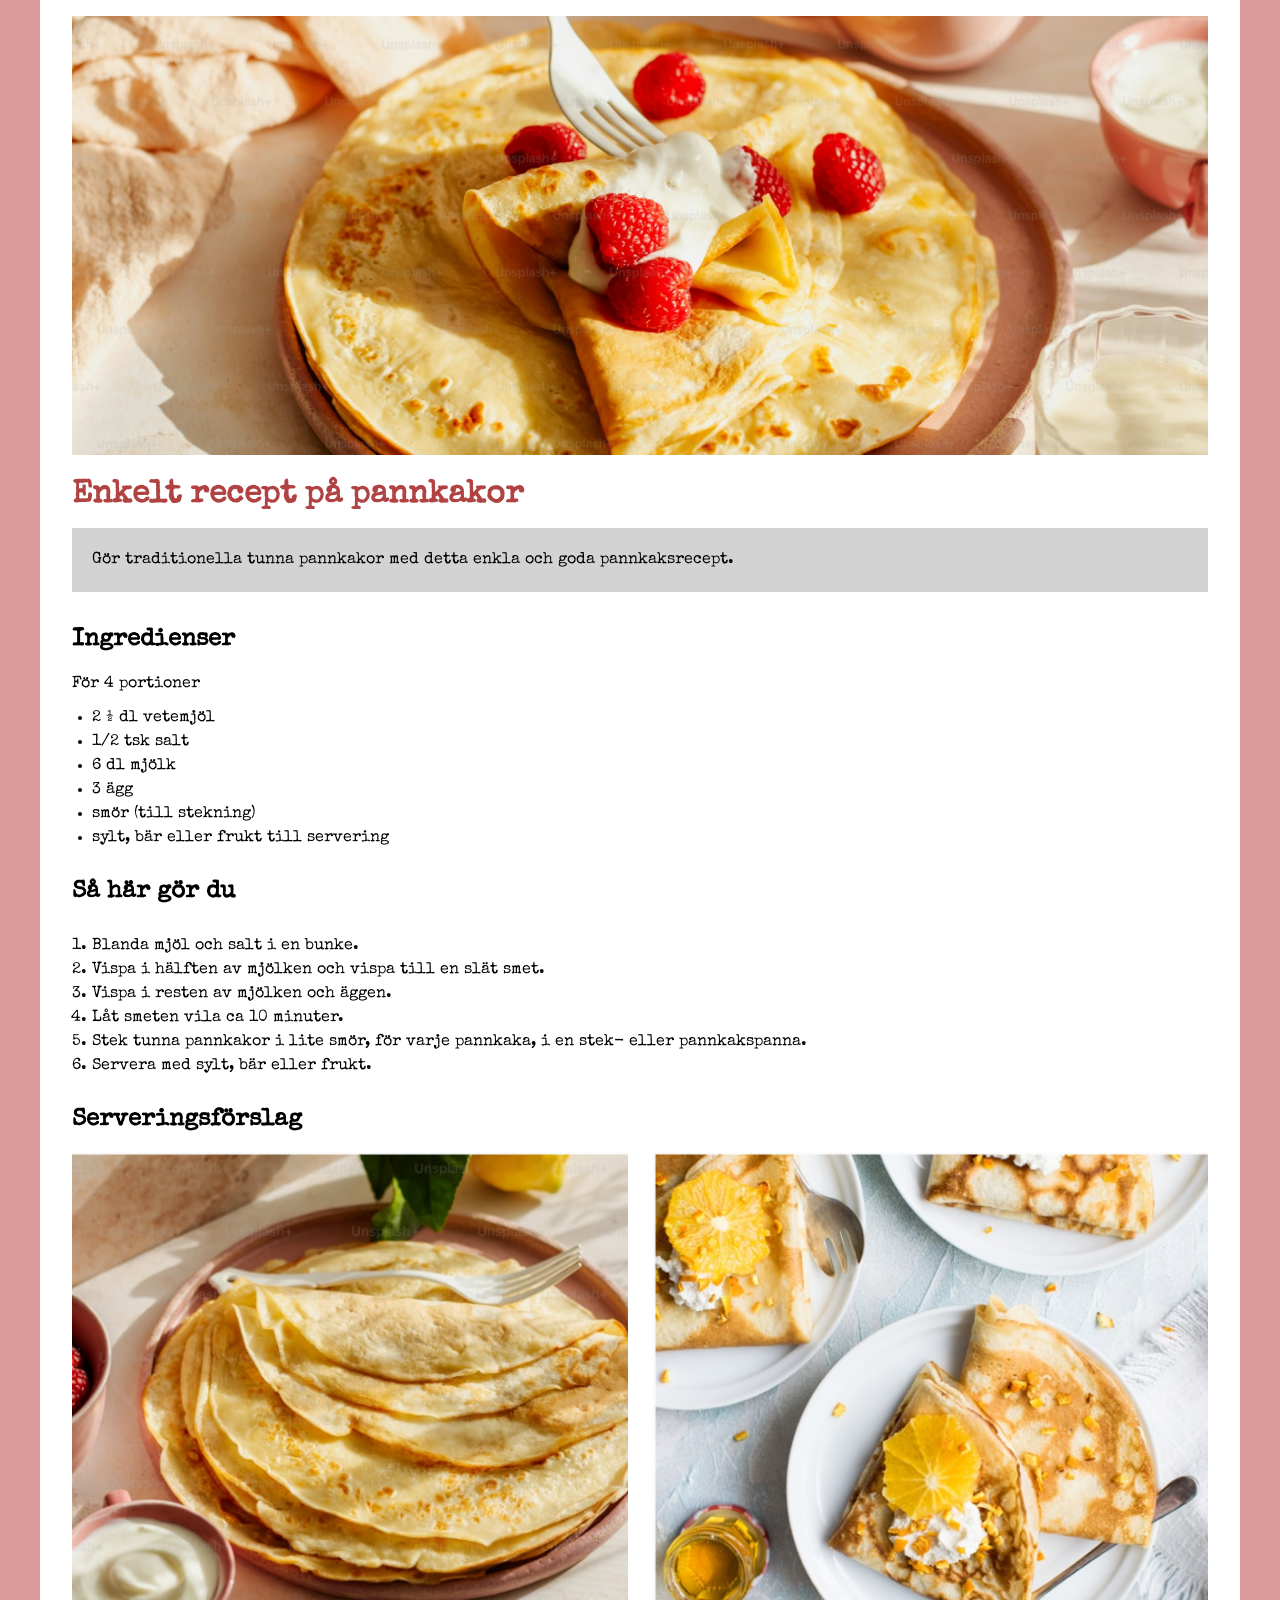
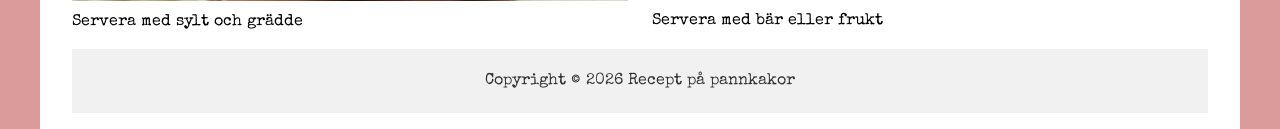
==== index.html @ 49e7491d "Added and configured Tailwind CLI to the project Co-authored-by: Copilot <copilot@github.com>" ====
﻿<!DOCTYPE html> <!--html5 dokument-->

<html lang="sv"> <!--språk: svenska-->
    <head> 
        <meta charset="UTF-8"> <!--teckenkodning: UTF-8-->
        <meta name="viewport" content="width=device-width, initial-scale=1.0"> <!--för responsiv design-->
        <link href="styles/style.css" rel="stylesheet" /> <!--länkar till CSS-filen-->
        <title>Recept på pannkakor</title> <!--titel som visas i webbläsarens flik-->
        <link rel="icon" type="image/x-icon" href="images/favicon.ico"> <!--favicon som visas i webbläsarens flik-->
        <link rel="preconnect" href="https://fonts.googleapis.com"> <!--för att optimera laddning av Google Fonts-->
        <link rel="preconnect" href="https://fonts.gstatic.com" crossorigin> <!--för att optimera laddning av Google Fonts-->
        <link href="https://fonts.googleapis.com/css2?family=Special+Elite&display=swap" rel="stylesheet"> <!--länkar till Google Font "Special Elite"-->
        <link href=".output.css" rel="stylesheet"> <!--länkar till Tailwind CSS-utdata-->
    </head>
    <body>
        <div class="content"> <!--omslutande div för hela innehållet, används för att centrera och ge padding-->
            <header> <!--huvudsektion som innehåller bannerbild, titel och introduktion-->
                <picture> <!--för att visa olika bilder beroende på skärmstorlek-->
                    <source srcset="images/banner_mobile.png" media="(max-width: 400px)"> <!--bild för mobila enheter-->
                    <source srcset="images/banner.png"  media="(max-width: 1199px)"> <!--bild för surfplattor och skärmar-->
                    <img src="images/banner.png" class="img-banner" alt=""> <!--standardbild som visas om inga av de andra källorna matchar, med en klass för styling-->
                </picture>
                <h1>Enkelt recept på pannkakor</h1> <!--huvudrubrik för sidan-->
                <p class="header__description">Gör traditionella tunna pannkakor med detta enkla och goda pannkaksrecept.</p> <!--introduktionstext med en klass för styling-->
            </header>

            <main class="main"> <!--huvudinnehåll som innehåller receptet, med en klass för styling-->
                <article> <!--artikel som innehåller alla sektioner av receptet-->
                    <section> <!--sektion för ingredienser-->
                        <h2>Ingredienser</h2>
                        <p>För 4 portioner</p>
                        <div>
                            <ul> 
                                <li>2 ½ dl vetemjöl</li>
                                <li>1/2 tsk salt</li>
                                <li>6 dl mjölk</li>
                                <li>3 ägg</li>
                                <li>smör (till stekning)</li>
                                <li>sylt, bär eller frukt till servering</li>
                            </ul>
                        </div>
                    </section>
                    <section> <!--sektion för instruktioner-->
                        <h2>Så här gör du</h2>
                        <ol>
                            <li>Blanda mjöl och salt i en bunke.</li>
                            <li>Vispa i hälften av mjölken och vispa till en slät smet.</li>
                            <li>Vispa i resten av mjölken och äggen.</li>
                            <li>Låt smeten vila ca 10 minuter.</li>
                            <li>Stek tunna pannkakor i lite smör, för varje pannkaka, i en stek- eller pannkakspanna.</li>
                            <li>Servera med sylt, bär eller frukt.</li>
                        </ol>
                    </section>
                    <section> <!--sektion för serveringsförslag-->
                        <h2>Serveringsförslag</h2>
                        <section class="section-serving"> 
                            <figure> <!--figure-element som innehåller en bild och en bildtext--> 
                                <img class="section-serving__img section-serving__img-one" src="images/serving-suggestion1.png" alt="Serveringsförslag 1; sylt och grädde" /><br>
                                <figcaption>Servera med sylt och grädde</figcaption>
                            </figure>
                        </section>
                        <section>
                            <figure> 
                                <img class="section-serving__img" src="images/serving-suggestion2.png" alt="Serveringsförslag 2; bär eller frukt" />
                                <figcaption>Servera med bär eller frukt</figcaption>
                            </figure>
                        </section>
                    </section>  
                </article>
            </main>
            <footer class="footer"> <!--sidfot som innehåller copyright-information, med en klass för styling-->
                <p>Copyright &copy; 2026 Recept på pannkakor</p>
            </footer>
        </div>
    </body>
</html>
---- styles/style.css ----
/* CSS reset */

*{
    margin: 0;
    padding: 0;
    font: inherit;
}

*,
*::before,
*::after {
    box-sizing: border-box;
}

ul[role='list'],
ol[role='list'] {
    list-style: none;
}

/* Tailwind CSS import */
@import "tailwindcss";

/* CSS variables */
:root {
    --color-primary: #b04242;
    --bg-color-primary: #DC9B9B;
    --bg-color-secondary: white;
    --bg-color-footer: #f1f1f1;
    --color-footer: #333;
    --font-family-primary: "Special Elite", system-ui;
    --font-weight-normal: 400;
    --font-weight-bold: 600;
    --font-size-small: 0.8rem;
    --font-size-medium: 1.0rem;
    --font-size-large: 1.5rem;
    --font-size-x-large: 2.0rem;
    --padding-thin: 0.625rem;
    --padding-normal: 1.25rem;
    --max-width-mobiles: 400px;
    --max-width-tablets: 1199px;

    background: var(--bg-color-primary, #DC9B9B);
    font-family: var(--font-family-primary, "Special Elite", system-ui);
    font-weight: var(--font-weight-normal, 400);
    font-style: normal;
}

body {
    max-width: 1200px;
    margin: 0 auto;
    background-color: var(--bg-color-secondary, white);
    font-size: var(--font-size-medium, 1.0rem);
    line-height: 1.5rem;
}

h1, h2 {
    font-weight: var(--font-weight-bold, 600);
    padding-top: var(--padding-normal, 1.25rem);
    padding-bottom: var(--padding-normal, 1.25rem);
}

h1 {
    color: var(--color-primary, #b04242); 
    font-size: var(--font-size-x-large, 2.0rem);
    
}

h2 {
    font-size: var(--font-size-large, 1.5rem);
}

ul{
    padding-left: 1.25rem;
    padding-top: .625rem;
    padding-bottom: .625rem;
}

ol{
    padding-left: 1.25rem;
    padding-top: .625rem;
    padding-bottom: .625rem;
}

@media ( max-width: 1199px) {
    h1 {
        font-size: 1.23em;
    }
}

.content {
    padding-top: 1rem;
    padding-left: 2rem;
    padding-right: 2rem;
    padding-bottom: 1rem;
}

.img-banner {
    margin-left: 0;
    padding-left: 0;
    text-align: left;
    width: 100%;
    height: auto;
}

.header__description {
    background-color: lightgray;
    padding: 1.25rem;
}

.main {
    padding-top: 1rem;
    padding-bottom: 1rem;
}

.section-serving {
    float: left;
}

.section-serving__img-one {
    margin-right:1.5rem;
}

.section-serving__img {
    width: 100%;
    height: auto;
    max-width: 556px;
}

.footer {
    text-align: center;
    padding: 1.25rem;
    background-color: var(--bg-color-footer, #f1f1f1);
    color: var(--color-footer, #333);
}
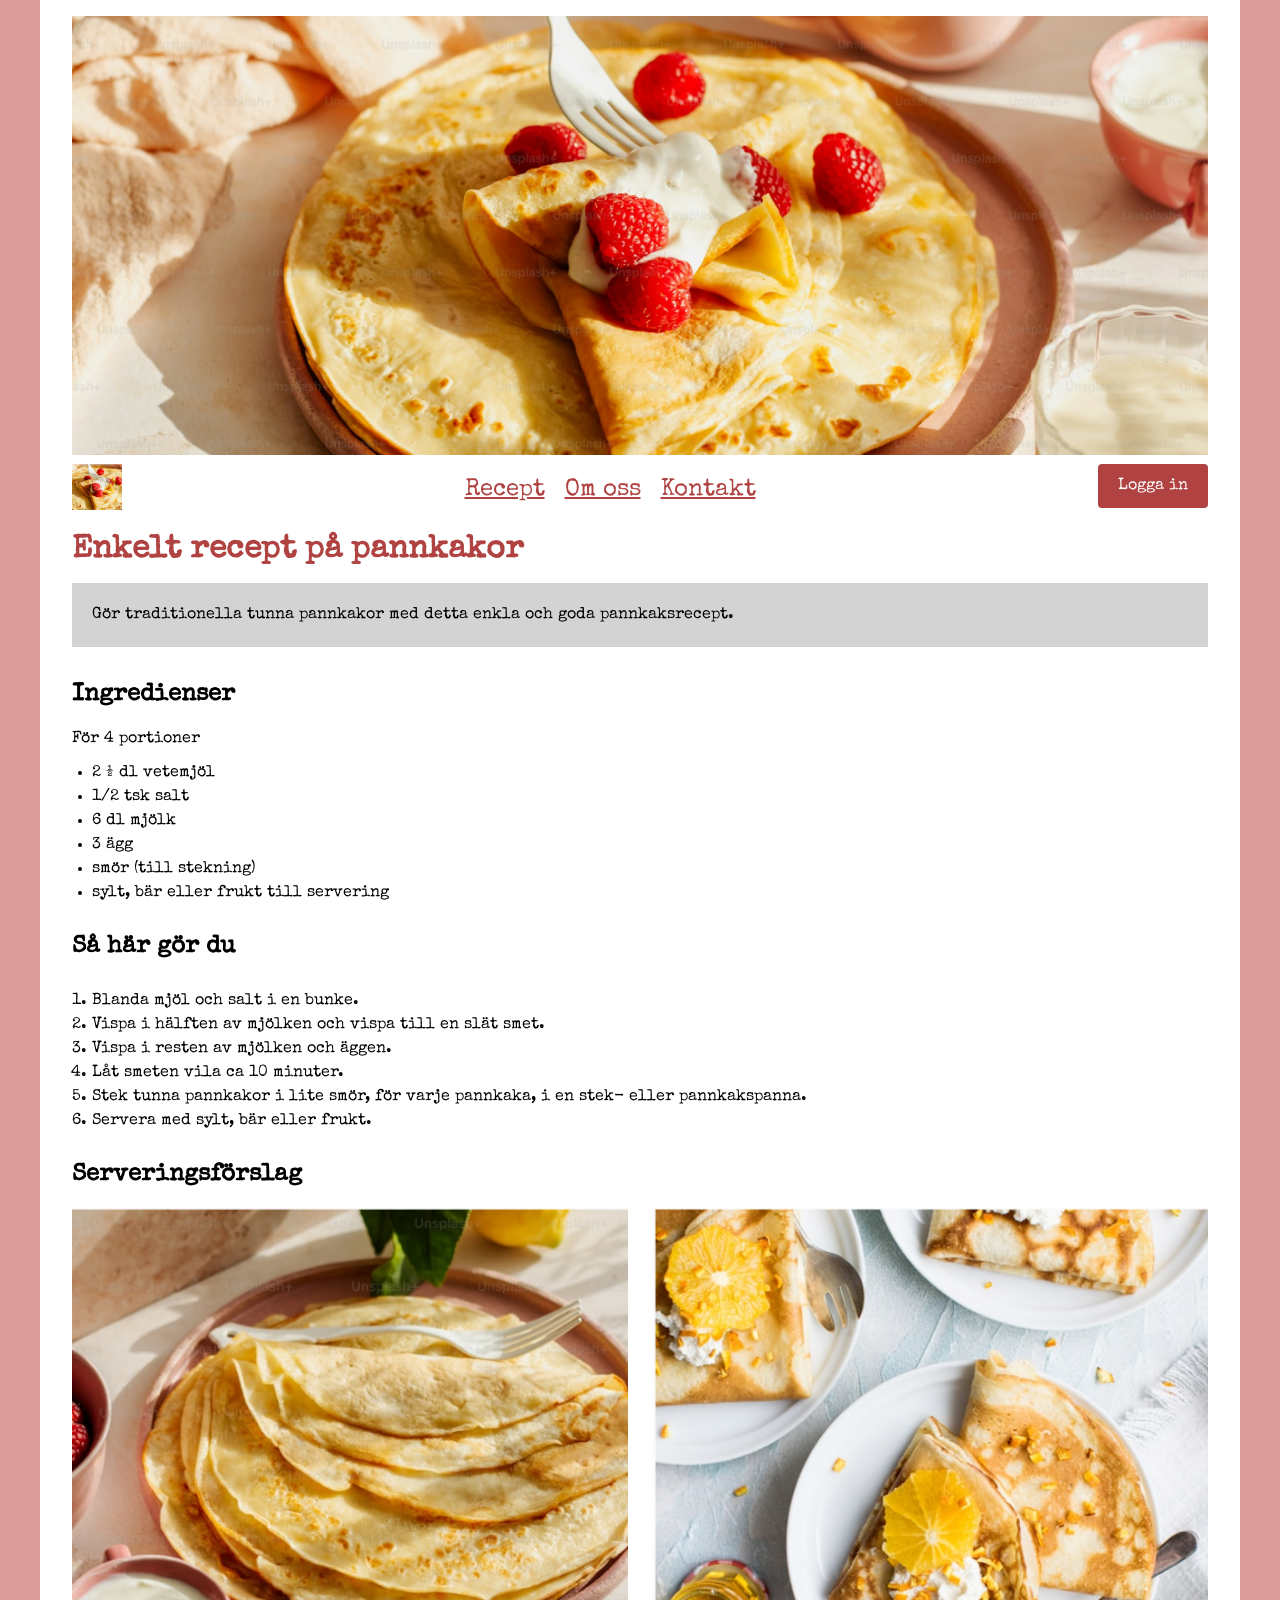
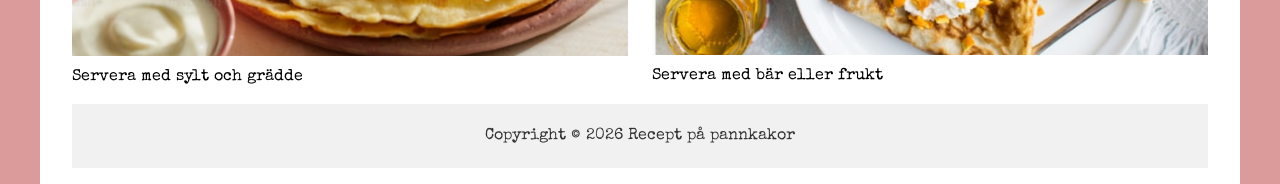
==== commit 98db9bb4: "Added a Flexbox menu Co-authored-by: Copilot <copilot@github.com>" ====
--- a/index.html
+++ b/index.html
@@ -20,6 +20,15 @@
                     <source srcset="images/banner.png"  media="(max-width: 1199px)"> <!--bild för surfplattor och skärmar-->
                     <img src="images/banner.png" class="img-banner" alt=""> <!--standardbild som visas om inga av de andra källorna matchar, med en klass för styling-->
                 </picture>
+                <nav> <!--navigationsmeny med en klass för styling-->
+                    <ul class="nav-list"> <!--lista över navigationslänkar, med en klass för styling-->
+                        <li class="nav-item"><a href="#Home"><img src="images/favicon.ico" alt="Navigera till startsidan"></a></li> <!--navigationslänk som pekar på sektionen "Ingredienser"-->
+                        <li class="nav-item"><a href="#Recipe">Recept</a></li> <!--navigationslänk som pekar på sektionen "Så här gör du"-->
+                        <li class="nav-item"><a href="#About">Om oss</a></li> <!--navigationslänk som pekar på sektionen "Serveringsförslag"-->
+                        <li class="nav-item"><a href="#contact">Kontakt</a></li> <!--navigationslänk som pekar på sektionen "Kontakt"-->
+                        <li class="nav-item"><a href="#Login"><button>Logga in</button></a></li> <!--navigationslänk som pekar på sektionen "Om oss"-->
+                    </ul>
+                </nav>
                 <h1>Enkelt recept på pannkakor</h1> <!--huvudrubrik för sidan-->
                 <p class="header__description">Gör traditionella tunna pannkakor med detta enkla och goda pannkaksrecept.</p> <!--introduktionstext med en klass för styling-->
             </header>
--- a/styles/style.css
+++ b/styles/style.css
@@ -70,15 +70,15 @@
 }
 
 ul{
-    padding-left: 1.25rem;
-    padding-top: .625rem;
-    padding-bottom: .625rem;
+    padding-inline-start: 1.25rem;
+    padding-block-start: .625rem;
+    padding-block-end: .625rem;
 }
 
 ol{
-    padding-left: 1.25rem;
-    padding-top: .625rem;
-    padding-bottom: .625rem;
+    padding-inline-start: 1.25rem;
+    padding-block-start: .625rem;
+    padding-block-end: .625rem;
 }
 
 @media ( max-width: 1199px) {
@@ -87,16 +87,79 @@
     }
 }
 
+button{
+    font-size: var(--font-size-medium, 1.0rem);
+    padding: var(--padding-thin, 0.625rem) var(--padding-normal, 1.25rem);
+    background-color: var(--color-primary, #b04242);
+    color: white;
+    border: none;
+    border-radius: 4px;
+    cursor: pointer;
+}
+
+.nav-list {
+    display: flex;
+    gap: 1.25rem;
+    padding: 0;
+    /* justify-content: space-between; */
+    /* margin-block-start: var(--padding-thin, 0.625rem); */
+    list-style: none;
+}
+
+/* li{
+    font-size: var(--font-size-large, 1.5rem);
+    .nav_item_left {
+        justify-content: flex-start;
+    }
+    .nav_item_center {
+        justify-content: center;
+    }
+    .nav_item_right {
+        justify-content:flex-end;
+    }
+
+} */
+
+.nav-item a{
+    color: var(--color-primary, #b04242);
+    font-size: var(--font-size-large, 1.5rem);
+}
+.nav-item:nth-child(1) {
+    margin-right:auto;
+    align-self: center;
+}
+.nav-item:nth-child(2) {
+    align-self: center;
+}
+.nav-item:nth-child(3) {
+    align-self: center;
+}
+.nav-item:nth-child(4) {
+    align-self: center;
+}
+.nav-item:nth-child(5) {
+    margin-left:auto;
+}
+
+
+/* .nav_item_left {
+        align-items: flex-start;
+    }
+    .nav_item_center {
+        align-self: center;
+    }
+    .nav_item_right {
+        align-self:flex-end;
+    } */
+
+
 .content {
-    padding-top: 1rem;
-    padding-left: 2rem;
-    padding-right: 2rem;
-    padding-bottom: 1rem;
+    padding: 1rem 2rem;
 }
 
 .img-banner {
-    margin-left: 0;
-    padding-left: 0;
+    margin-inline-start: 0;
+    padding-inline-start: 0;
     text-align: left;
     width: 100%;
     height: auto;
@@ -108,8 +171,8 @@
 }
 
 .main {
-    padding-top: 1rem;
-    padding-bottom: 1rem;
+    padding: 1rem 0;
+    
 }
 
 .section-serving {
@@ -117,7 +180,7 @@
 }
 
 .section-serving__img-one {
-    margin-right:1.5rem;
+    margin-inline-end: 1.5rem;
 }
 
 .section-serving__img {
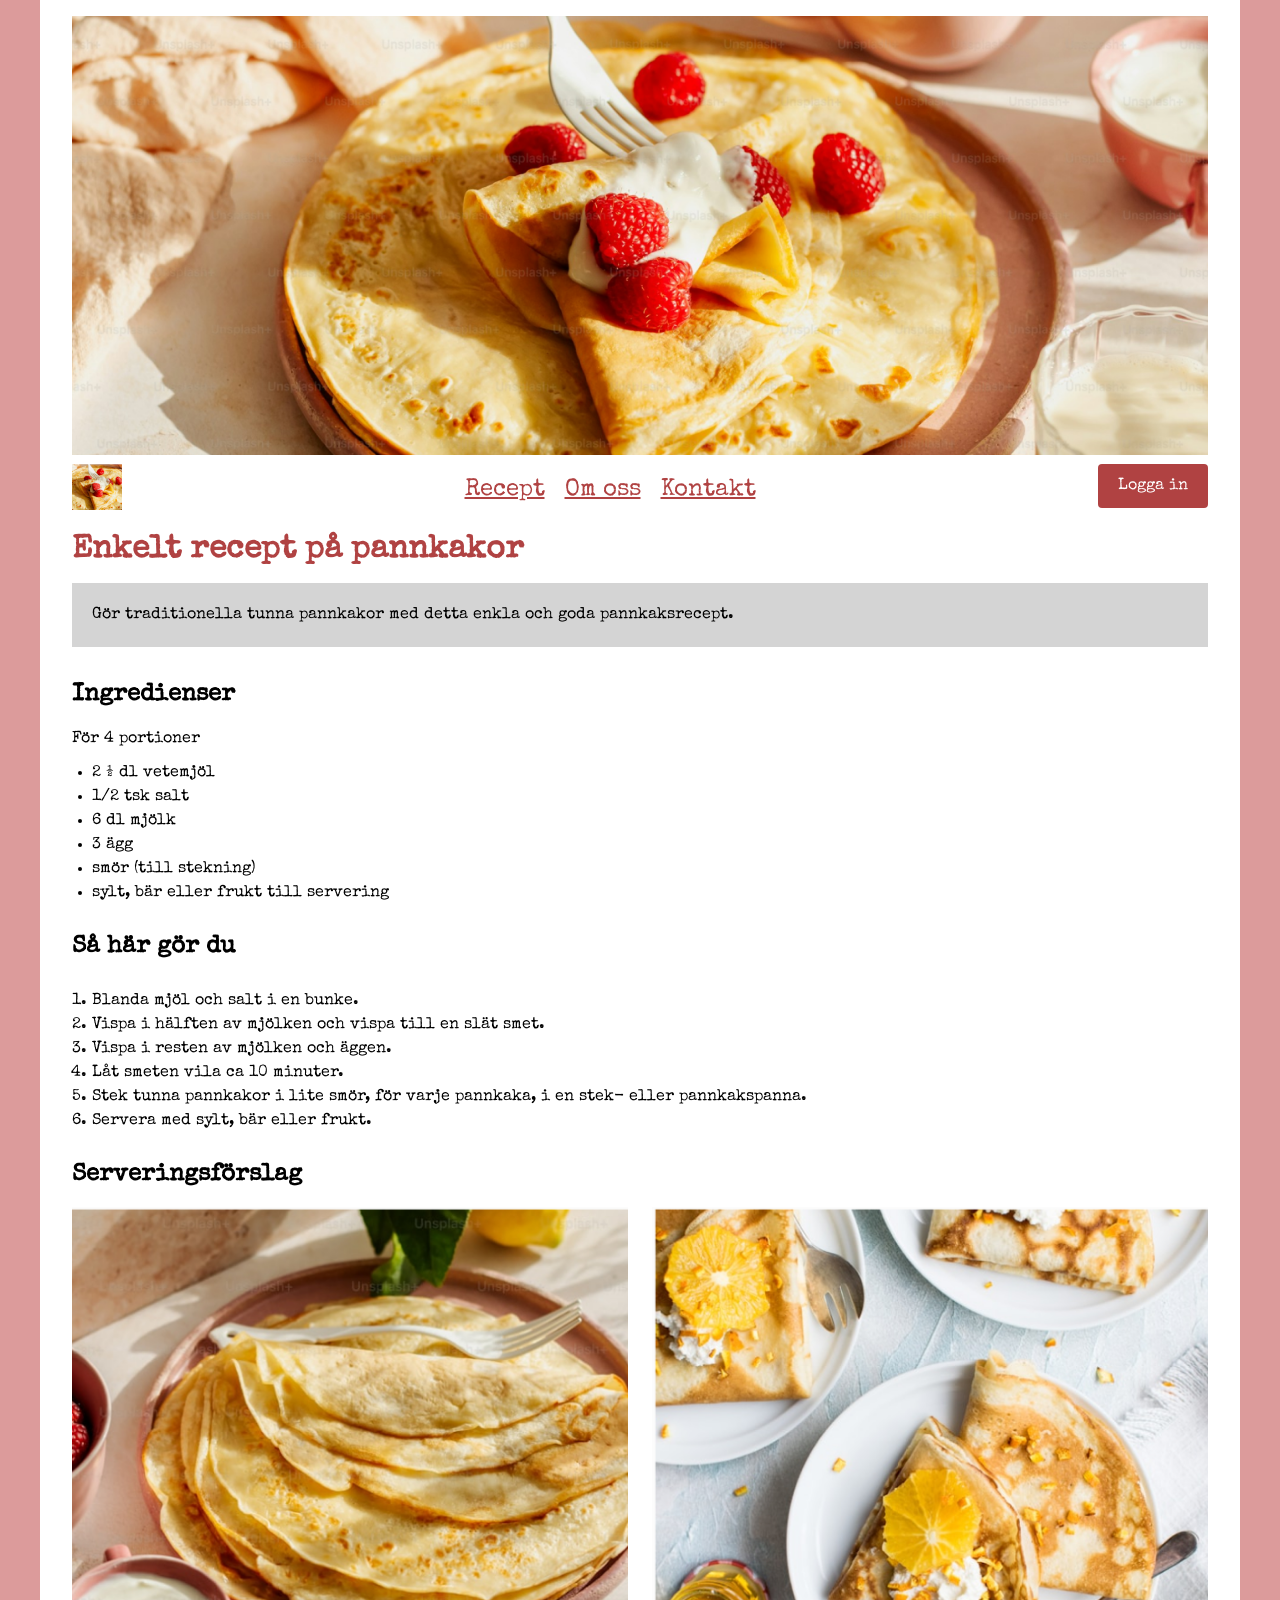
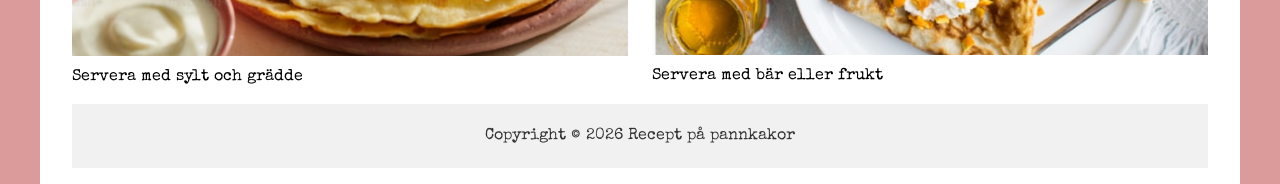
==== commit df434589: "Replaced RGB and hexadecimal color values with hsl. Co-authored-by: Copilot <copilot@github.com>" ====
--- a/index.html
+++ b/index.html
@@ -1,41 +1,41 @@
-﻿<!DOCTYPE html> <!--html5 dokument-->
+﻿<!DOCTYPE html>
 
-<html lang="sv"> <!--språk: svenska-->
+<html lang="sv">
     <head> 
-        <meta charset="UTF-8"> <!--teckenkodning: UTF-8-->
-        <meta name="viewport" content="width=device-width, initial-scale=1.0"> <!--för responsiv design-->
-        <link href="styles/style.css" rel="stylesheet" /> <!--länkar till CSS-filen-->
-        <title>Recept på pannkakor</title> <!--titel som visas i webbläsarens flik-->
-        <link rel="icon" type="image/x-icon" href="images/favicon.ico"> <!--favicon som visas i webbläsarens flik-->
-        <link rel="preconnect" href="https://fonts.googleapis.com"> <!--för att optimera laddning av Google Fonts-->
-        <link rel="preconnect" href="https://fonts.gstatic.com" crossorigin> <!--för att optimera laddning av Google Fonts-->
-        <link href="https://fonts.googleapis.com/css2?family=Special+Elite&display=swap" rel="stylesheet"> <!--länkar till Google Font "Special Elite"-->
-        <link href=".output.css" rel="stylesheet"> <!--länkar till Tailwind CSS-utdata-->
+        <meta charset="UTF-8">
+        <meta name="viewport" content="width=device-width, initial-scale=1.0">
+        <link href="styles/style.css" rel="stylesheet" />
+        <title>Recept på pannkakor</title>
+        <link rel="icon" type="image/x-icon" href="images/favicon.ico">
+        <link rel="preconnect" href="https://fonts.googleapis.com">
+        <link rel="preconnect" href="https://fonts.gstatic.com" crossorigin>
+        <link href="https://fonts.googleapis.com/css2?family=Special+Elite&display=swap" rel="stylesheet">
+        <link href=".output.css" rel="stylesheet">
     </head>
     <body>
-        <div class="content"> <!--omslutande div för hela innehållet, används för att centrera och ge padding-->
-            <header> <!--huvudsektion som innehåller bannerbild, titel och introduktion-->
-                <picture> <!--för att visa olika bilder beroende på skärmstorlek-->
-                    <source srcset="images/banner_mobile.png" media="(max-width: 400px)"> <!--bild för mobila enheter-->
-                    <source srcset="images/banner.png"  media="(max-width: 1199px)"> <!--bild för surfplattor och skärmar-->
-                    <img src="images/banner.png" class="img-banner" alt=""> <!--standardbild som visas om inga av de andra källorna matchar, med en klass för styling-->
+        <div class="content">
+            <header>
+                <picture>
+                    <source srcset="images/banner_mobile.png" media="(max-width: 400px)">
+                    <source srcset="images/banner.png"  media="(max-width: 1199px)">
+                    <img src="images/banner.png" class="img-banner" alt="">
                 </picture>
-                <nav> <!--navigationsmeny med en klass för styling-->
-                    <ul class="nav-list"> <!--lista över navigationslänkar, med en klass för styling-->
-                        <li class="nav-item"><a href="#Home"><img src="images/favicon.ico" alt="Navigera till startsidan"></a></li> <!--navigationslänk som pekar på sektionen "Ingredienser"-->
-                        <li class="nav-item"><a href="#Recipe">Recept</a></li> <!--navigationslänk som pekar på sektionen "Så här gör du"-->
-                        <li class="nav-item"><a href="#About">Om oss</a></li> <!--navigationslänk som pekar på sektionen "Serveringsförslag"-->
-                        <li class="nav-item"><a href="#contact">Kontakt</a></li> <!--navigationslänk som pekar på sektionen "Kontakt"-->
-                        <li class="nav-item"><a href="#Login"><button>Logga in</button></a></li> <!--navigationslänk som pekar på sektionen "Om oss"-->
+                <nav>
+                    <ul class="nav-list">
+                        <li class="nav-item"><a href="#Home"><img src="images/favicon.ico" alt="Navigera till startsidan"></a></li>
+                        <li class="nav-item"><a href="#Recipe">Recept</a></li>
+                        <li class="nav-item"><a href="#About">Om oss</a></li>
+                        <li class="nav-item"><a href="#contact">Kontakt</a></li>
+                        <li class="nav-item"><a href="#Login"><button>Logga in</button></a></li>
                     </ul>
                 </nav>
-                <h1>Enkelt recept på pannkakor</h1> <!--huvudrubrik för sidan-->
-                <p class="header__description">Gör traditionella tunna pannkakor med detta enkla och goda pannkaksrecept.</p> <!--introduktionstext med en klass för styling-->
+                <h1>Enkelt recept på pannkakor</h1>
+                <p class="header__description">Gör traditionella tunna pannkakor med detta enkla och goda pannkaksrecept.</p>
             </header>
 
-            <main class="main"> <!--huvudinnehåll som innehåller receptet, med en klass för styling-->
-                <article> <!--artikel som innehåller alla sektioner av receptet-->
-                    <section> <!--sektion för ingredienser-->
+            <main class="main">
+                <article>
+                    <section>
                         <h2>Ingredienser</h2>
                         <p>För 4 portioner</p>
                         <div>
@@ -49,7 +49,7 @@
                             </ul>
                         </div>
                     </section>
-                    <section> <!--sektion för instruktioner-->
+                    <section>
                         <h2>Så här gör du</h2>
                         <ol>
                             <li>Blanda mjöl och salt i en bunke.</li>
@@ -60,10 +60,10 @@
                             <li>Servera med sylt, bär eller frukt.</li>
                         </ol>
                     </section>
-                    <section> <!--sektion för serveringsförslag-->
+                    <section>
                         <h2>Serveringsförslag</h2>
                         <section class="section-serving"> 
-                            <figure> <!--figure-element som innehåller en bild och en bildtext--> 
+                            <figure>
                                 <img class="section-serving__img section-serving__img-one" src="images/serving-suggestion1.png" alt="Serveringsförslag 1; sylt och grädde" /><br>
                                 <figcaption>Servera med sylt och grädde</figcaption>
                             </figure>
@@ -77,7 +77,7 @@
                     </section>  
                 </article>
             </main>
-            <footer class="footer"> <!--sidfot som innehåller copyright-information, med en klass för styling-->
+            <footer class="footer">
                 <p>Copyright &copy; 2026 Recept på pannkakor</p>
             </footer>
         </div>
--- a/styles/style.css
+++ b/styles/style.css
@@ -22,11 +22,12 @@
 
 /* CSS variables */
 :root {
-    --color-primary: #b04242;
-    --bg-color-primary: #DC9B9B;
-    --bg-color-secondary: white;
-    --bg-color-footer: #f1f1f1;
-    --color-footer: #333;
+    --color-primary: hsl(0, 45.45%, 47.45%);
+    --bg-color-primary: hsl(0, 48.15%, 73.53%);
+    --bg-color-secondary: hsl(0, 0%, 100%);
+    --bg-color-tertiary: hsl(200, 0%, 83%);
+    --bg-color-footer: hsl(0, 0%, 94.51%);
+    --color-footer: hsl(0, 0%, 20%);
     --font-family-primary: "Special Elite", system-ui;
     --font-weight-normal: 400;
     --font-weight-bold: 600;
@@ -39,16 +40,21 @@
     --max-width-mobiles: 400px;
     --max-width-tablets: 1199px;
 
-    background: var(--bg-color-primary, #DC9B9B);
+    --gap-menu-mobile: 0.5rem;
+    --gap-menu-standard: 1.25rem;
+
+    background: var(--bg-color-primary, hsl(0, 48.15%, 73.53%));
     font-family: var(--font-family-primary, "Special Elite", system-ui);
     font-weight: var(--font-weight-normal, 400);
     font-style: normal;
 }
 
 body {
+    
     max-width: 1200px;
+    min-width:400px;
     margin: 0 auto;
-    background-color: var(--bg-color-secondary, white);
+    background-color: var(--bg-color-secondary, hsl(0, 0%, 100%));
     font-size: var(--font-size-medium, 1.0rem);
     line-height: 1.5rem;
 }
@@ -60,9 +66,8 @@
 }
 
 h1 {
-    color: var(--color-primary, #b04242); 
+    color: var(--color-primary, hsl(0, 45.45%, 47.45%)); 
     font-size: var(--font-size-x-large, 2.0rem);
-    
 }
 
 h2 {
@@ -70,9 +75,9 @@
 }
 
 ul{
-    padding-inline-start: 1.25rem;
-    padding-block-start: .625rem;
-    padding-block-end: .625rem;
+    padding-inline-start: 1.25rem; /* padding-left */
+    padding-block-start: .625rem; /* padding-top */
+    padding-block-end: .625rem; /* padding-bottom */
 }
 
 ol{
@@ -90,38 +95,32 @@
 button{
     font-size: var(--font-size-medium, 1.0rem);
     padding: var(--padding-thin, 0.625rem) var(--padding-normal, 1.25rem);
-    background-color: var(--color-primary, #b04242);
+    background-color: var(--color-primary, hsl(0, 45.45%, 47.45%));
     color: white;
     border: none;
     border-radius: 4px;
     cursor: pointer;
 }
 
+.grid {
+    display: grid;
+    grid-template-columns:
+    repeat(auto-fit, minmax(220px, 1fr));
+    gap: 1.5rem;
+    width: min(90%, 1000px);
+    margin-inline: auto;
+    margin-block: 2rem;
+}
+
 .nav-list {
     display: flex;
-    gap: 1.25rem;
+    gap: var(--gap-menu-standard, 1.25rem);
     padding: 0;
-    /* justify-content: space-between; */
-    /* margin-block-start: var(--padding-thin, 0.625rem); */
     list-style: none;
 }
 
-/* li{
-    font-size: var(--font-size-large, 1.5rem);
-    .nav_item_left {
-        justify-content: flex-start;
-    }
-    .nav_item_center {
-        justify-content: center;
-    }
-    .nav_item_right {
-        justify-content:flex-end;
-    }
-
-} */
-
-.nav-item a{
-    color: var(--color-primary, #b04242);
+.nav-item > a{
+    color: var(--color-primary, hsl(0, 45.45%, 47.45%));
     font-size: var(--font-size-large, 1.5rem);
 }
 .nav-item:nth-child(1) {
@@ -140,18 +139,6 @@
 .nav-item:nth-child(5) {
     margin-left:auto;
 }
-
-
-/* .nav_item_left {
-        align-items: flex-start;
-    }
-    .nav_item_center {
-        align-self: center;
-    }
-    .nav_item_right {
-        align-self:flex-end;
-    } */
-
 
 .content {
     padding: 1rem 2rem;
@@ -166,13 +153,12 @@
 }
 
 .header__description {
-    background-color: lightgray;
+    background-color: var(--bg-color-tertiary, hsl(200, 0%, 83%));
     padding: 1.25rem;
 }
 
 .main {
     padding: 1rem 0;
-    
 }
 
 .section-serving {
@@ -195,3 +181,40 @@
     background-color: var(--bg-color-footer, #f1f1f1);
     color: var(--color-footer, #333);
 }
+
+/* responsive menu */
+@media screen and (max-width: 600px) {
+  .nav-item a{
+     font-size: var(--font-size-small, 0.8rem);
+     padding:0;
+     margin:0;
+  }
+  .nav-list {
+    gap: var(--gap-menu-mobile, 0.5rem);
+  }
+}
+
+/* grid layout for recipe cards */
+.container {
+    /* old layout, shrinks the cildren
+    grid-template-columns: repeat(3, 1fr);
+    gap: 1rem; * New template: the children keeps their size */
+
+    display: grid;
+    grid-template-columns: repeat(auto-fit, minmax(300px, 1fr));
+    gap: 1.5rem;
+    margin-inline: auto;
+    margin-block: 2rem;
+}
+.cards {
+    background-color: var(--bg-color-secondary, hsl(0, 0%, 100%));
+    border: 1px solid var(--color-primary, hsl(0, 45.45%, 47.45%));
+    border-radius: 8px;
+    text-align: center;
+
+    img{
+        width: 100%;
+        height: auto;
+        border-radius: 8px 8px 0 0;
+    }
+}
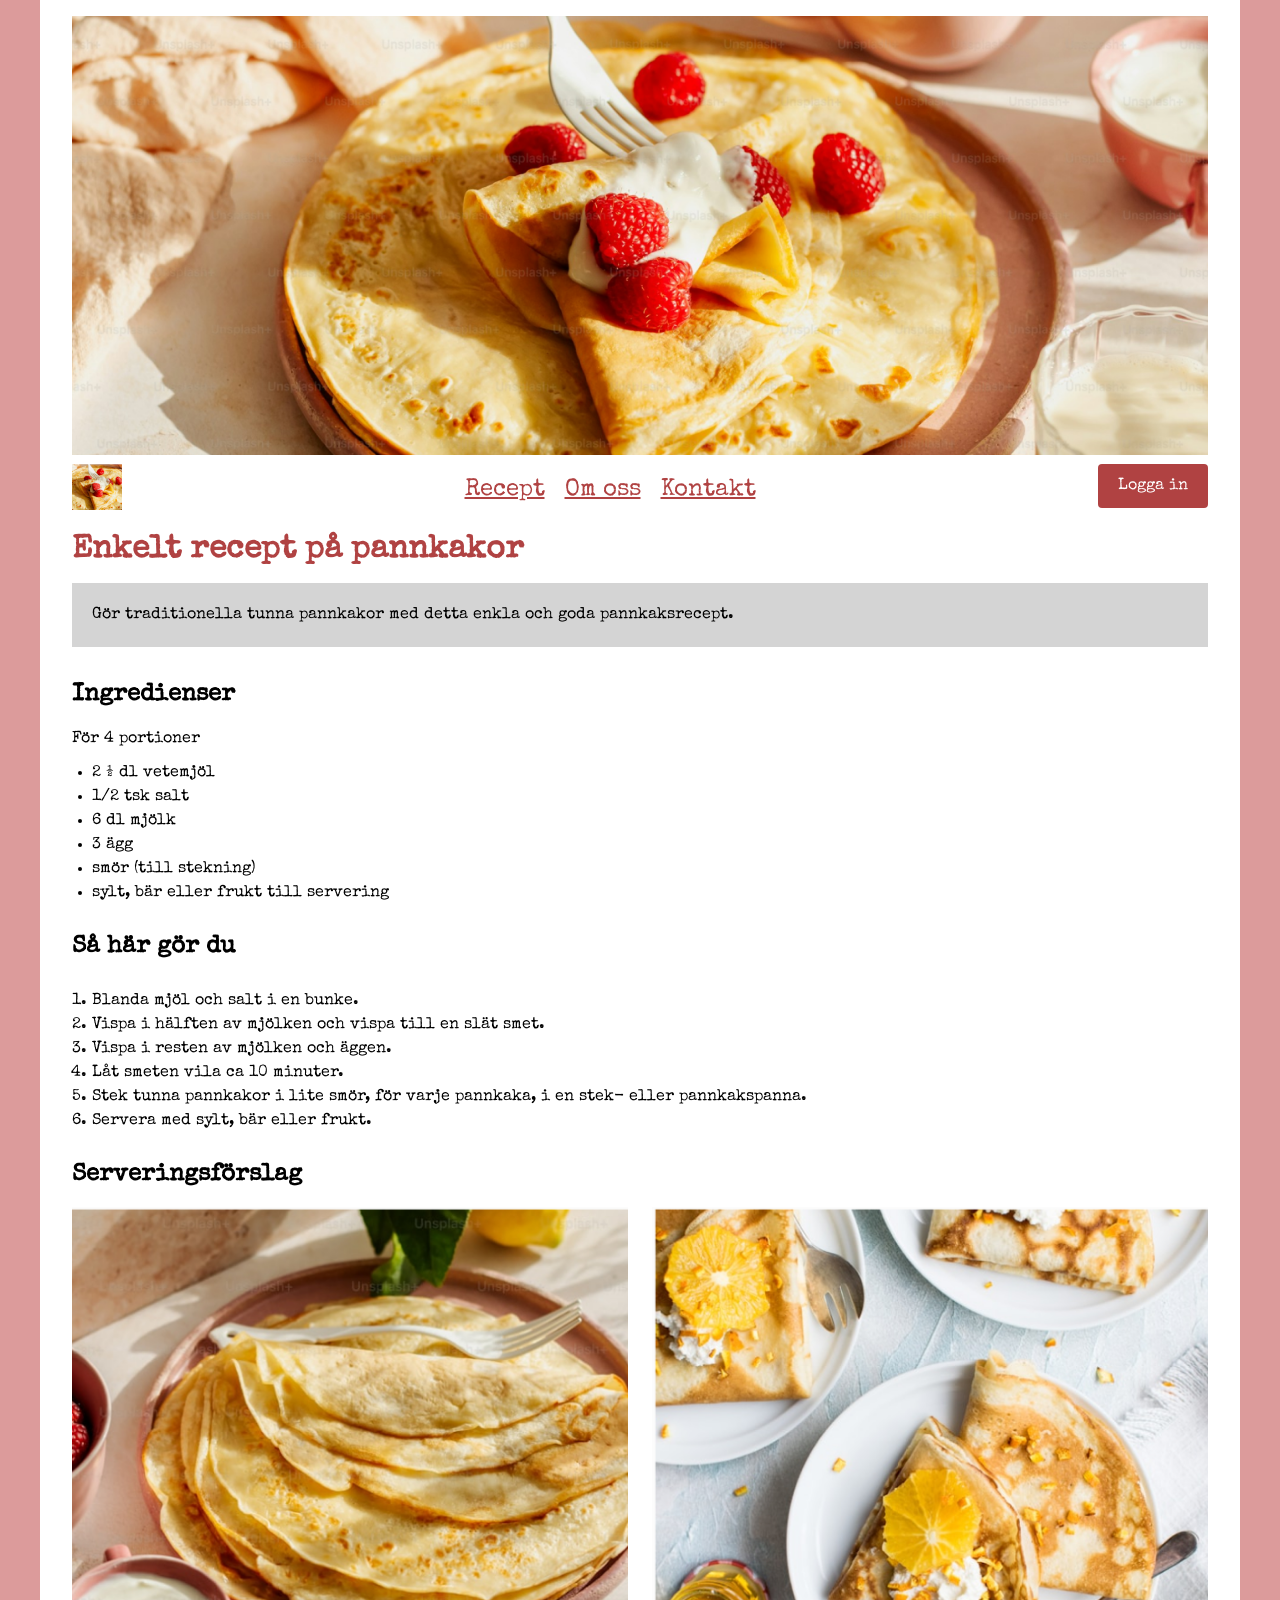
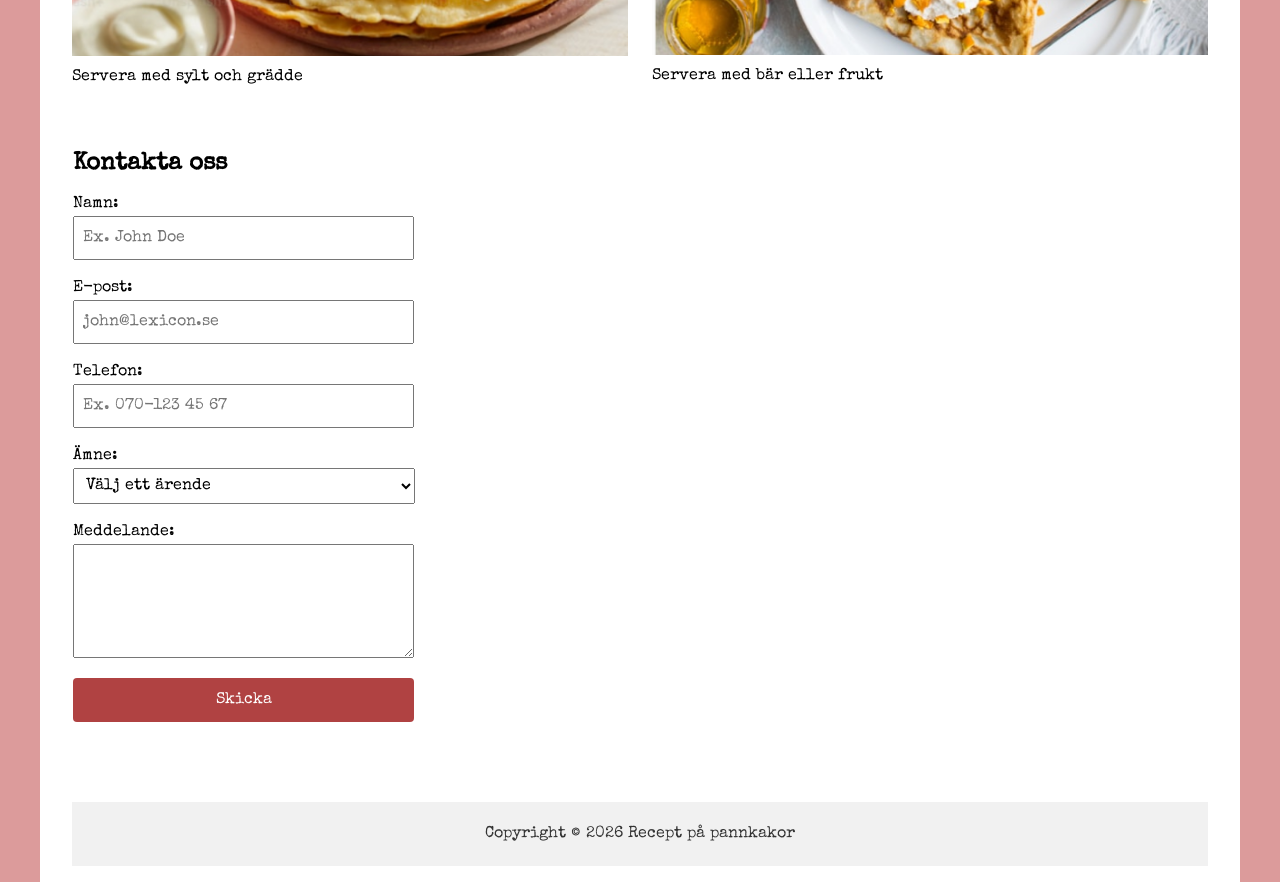
==== commit 60a162e4: "Added a contact form Co-authored-by: Copilot <copilot@github.com>" ====
--- a/index.html
+++ b/index.html
@@ -74,7 +74,38 @@
                                 <figcaption>Servera med bär eller frukt</figcaption>
                             </figure>
                         </section>
-                    </section>  
+                    </section> 
+                     <section class="contact">
+                        <form action="#" method="post">
+                            <h2>Kontakta oss</h2>
+                            <div class="form-group">
+                                <label for="name">Namn:</label>
+                                <input type="text" id="name" autocomplete="name" name="name" placeholder="Ex. John Doe" required>
+                            </div>
+                            <div class="form-group">
+                                <label for="email">E-post:</label>
+                                <input type="email" id="email" autocomplete="email" name="email" placeholder="john@lexicon.se" required>
+                            </div>
+                            <div class="form-group">
+                                <label for="phone">Telefon:</label>
+                                <input type="tel" id="phone" name="phone" placeholder="Ex. 070-123 45 67">
+                            </div>
+                            <div class="form-group">
+                                <label for="topic">Ämne:</label>
+                                <select id="topic" name="topic" required>
+                                    <option value="" disabled selected>Välj ett ärende</option>
+                                    <option value="kommentar">Kommentarer till detta recept</option>
+                                    <option value="recept">Lägg till ett eget recept</option>
+                                    <option value="annat">Annat</option>
+                                </select>
+                            </div>
+                            <div class="form-group">
+                                <label for="message">Meddelande:</label>
+                                <textarea id="message" name="message" rows="4" maxlength="250" required></textarea>
+                                <button type="submit">Skicka</button>
+                            </div>
+                        </form>
+                    </section>
                 </article>
             </main>
             <footer class="footer">
--- a/styles/style.css
+++ b/styles/style.css
@@ -57,6 +57,10 @@
     background-color: var(--bg-color-secondary, hsl(0, 0%, 100%));
     font-size: var(--font-size-medium, 1.0rem);
     line-height: 1.5rem;
+
+    /* display:grid;
+    justify-content: flex-start;
+    gap: 1.25rem;  */
 }
 
 h1, h2 {
@@ -217,4 +221,38 @@
         height: auto;
         border-radius: 8px 8px 0 0;
     }
+}
+
+.contact {
+    display: grid;
+    gap: 1.5rem;
+    margin: 4rem 0.83rem;
+
+    h2{
+        padding: 0;
+        margin-inline-start: -0.75rem;
+    }
+}
+.form-group{
+    display:grid;
+    justify-content: flex-start;
+    margin-block-start: 1rem;
+    margin-inline-start: -0.75rem;
+    width:341px;
+    
+    select{
+        padding: 0.5rem;
+        font-size: var(--font-size-medium, 1.0rem);
+        width: 342px;
+    }
+
+    input, textarea{
+        padding: 0.5rem;
+        font-size: var(--font-size-medium, 1.0rem);
+        width: 341px;
+    } 
+    
+    button{
+        margin-block-start: 1.25rem;
+    }
 }
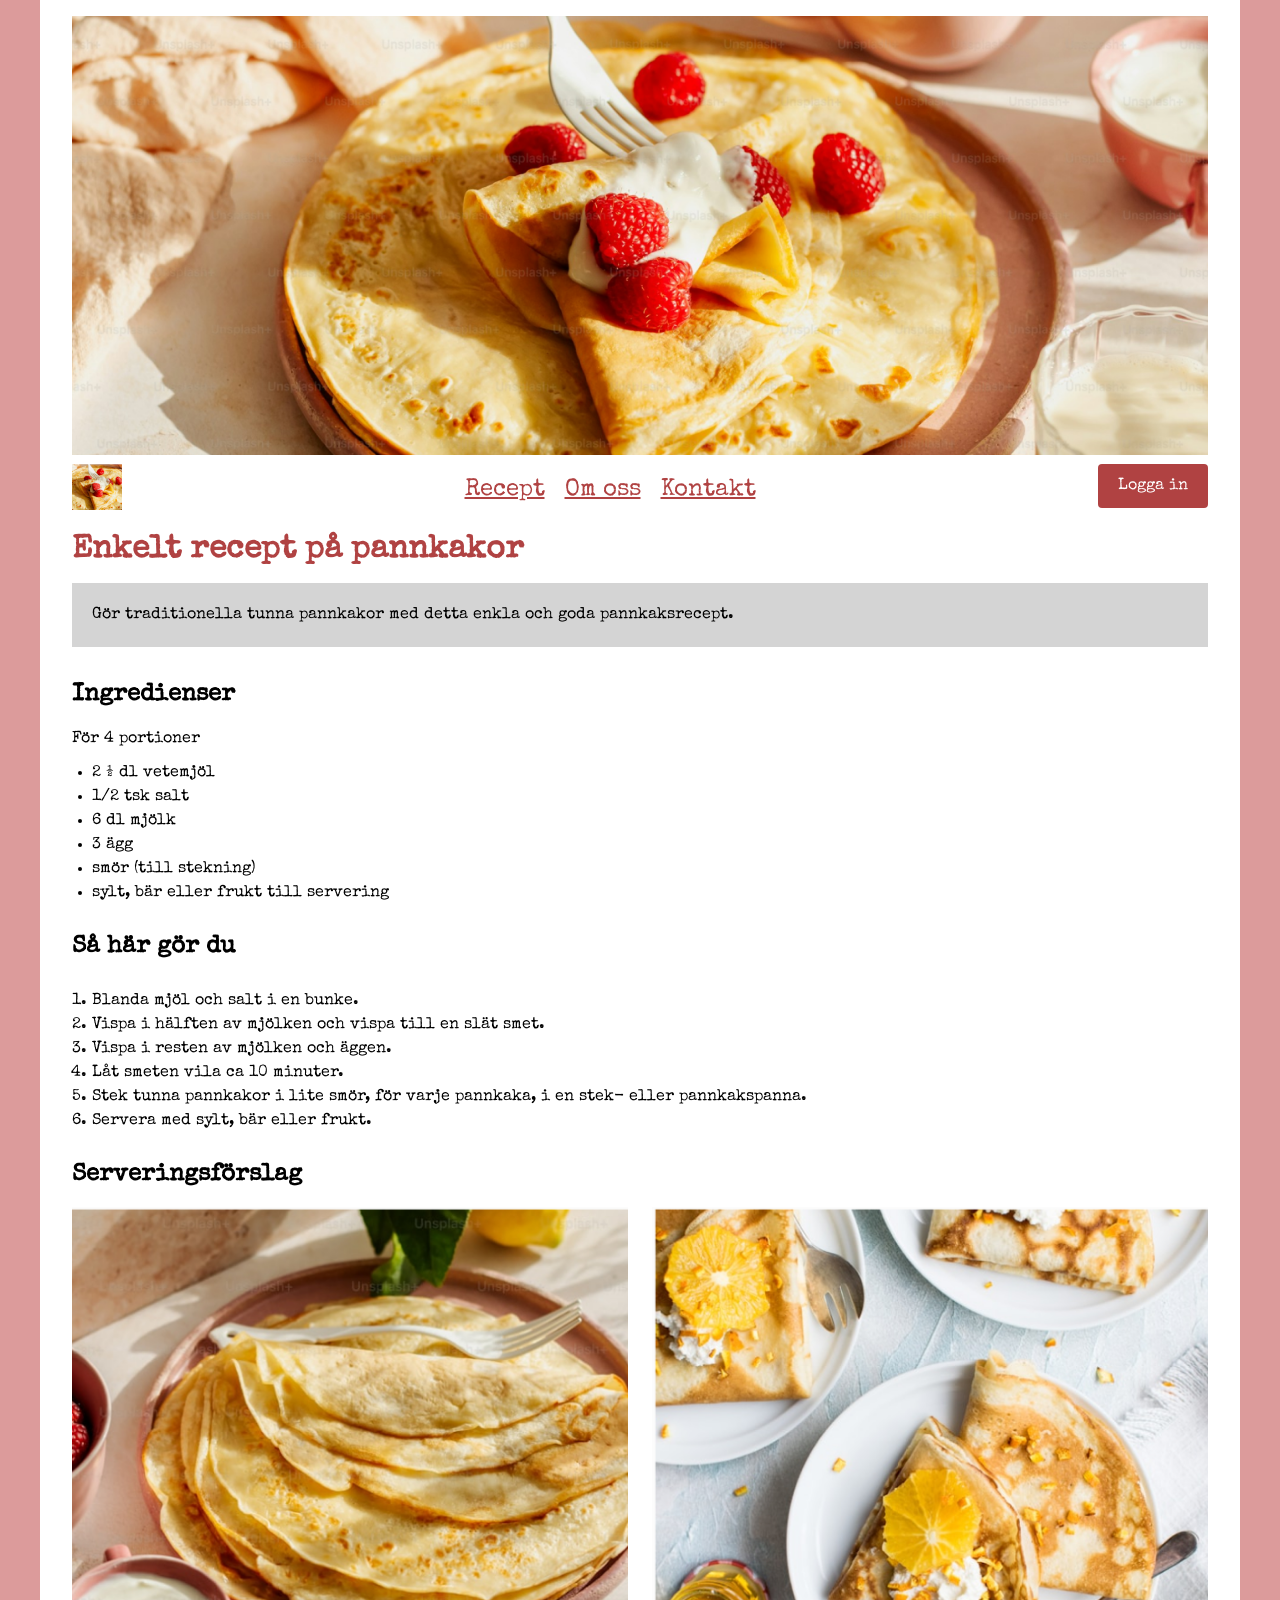
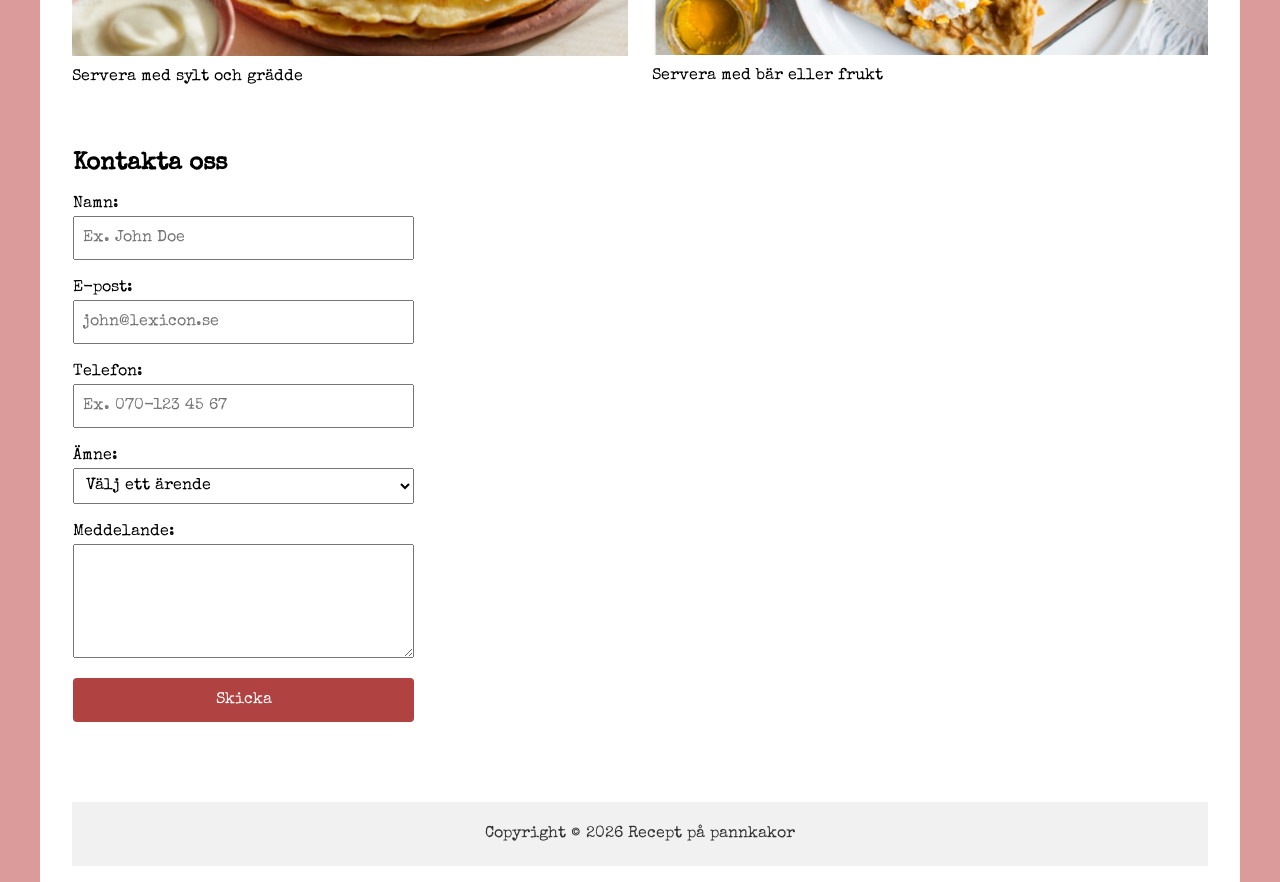
==== commit 83e554d9: "Added a link to the contact-section from the menu" ====
--- a/index.html
+++ b/index.html
@@ -75,7 +75,7 @@
                             </figure>
                         </section>
                     </section> 
-                     <section class="contact">
+                     <section class="contact" id="contact">
                         <form action="#" method="post">
                             <h2>Kontakta oss</h2>
                             <div class="form-group">
--- a/styles/style.css
+++ b/styles/style.css
@@ -57,10 +57,6 @@
     background-color: var(--bg-color-secondary, hsl(0, 0%, 100%));
     font-size: var(--font-size-medium, 1.0rem);
     line-height: 1.5rem;
-
-    /* display:grid;
-    justify-content: flex-start;
-    gap: 1.25rem;  */
 }
 
 h1, h2 {
@@ -243,7 +239,7 @@
     select{
         padding: 0.5rem;
         font-size: var(--font-size-medium, 1.0rem);
-        width: 342px;
+        width: 341px;
     }
 
     input, textarea{
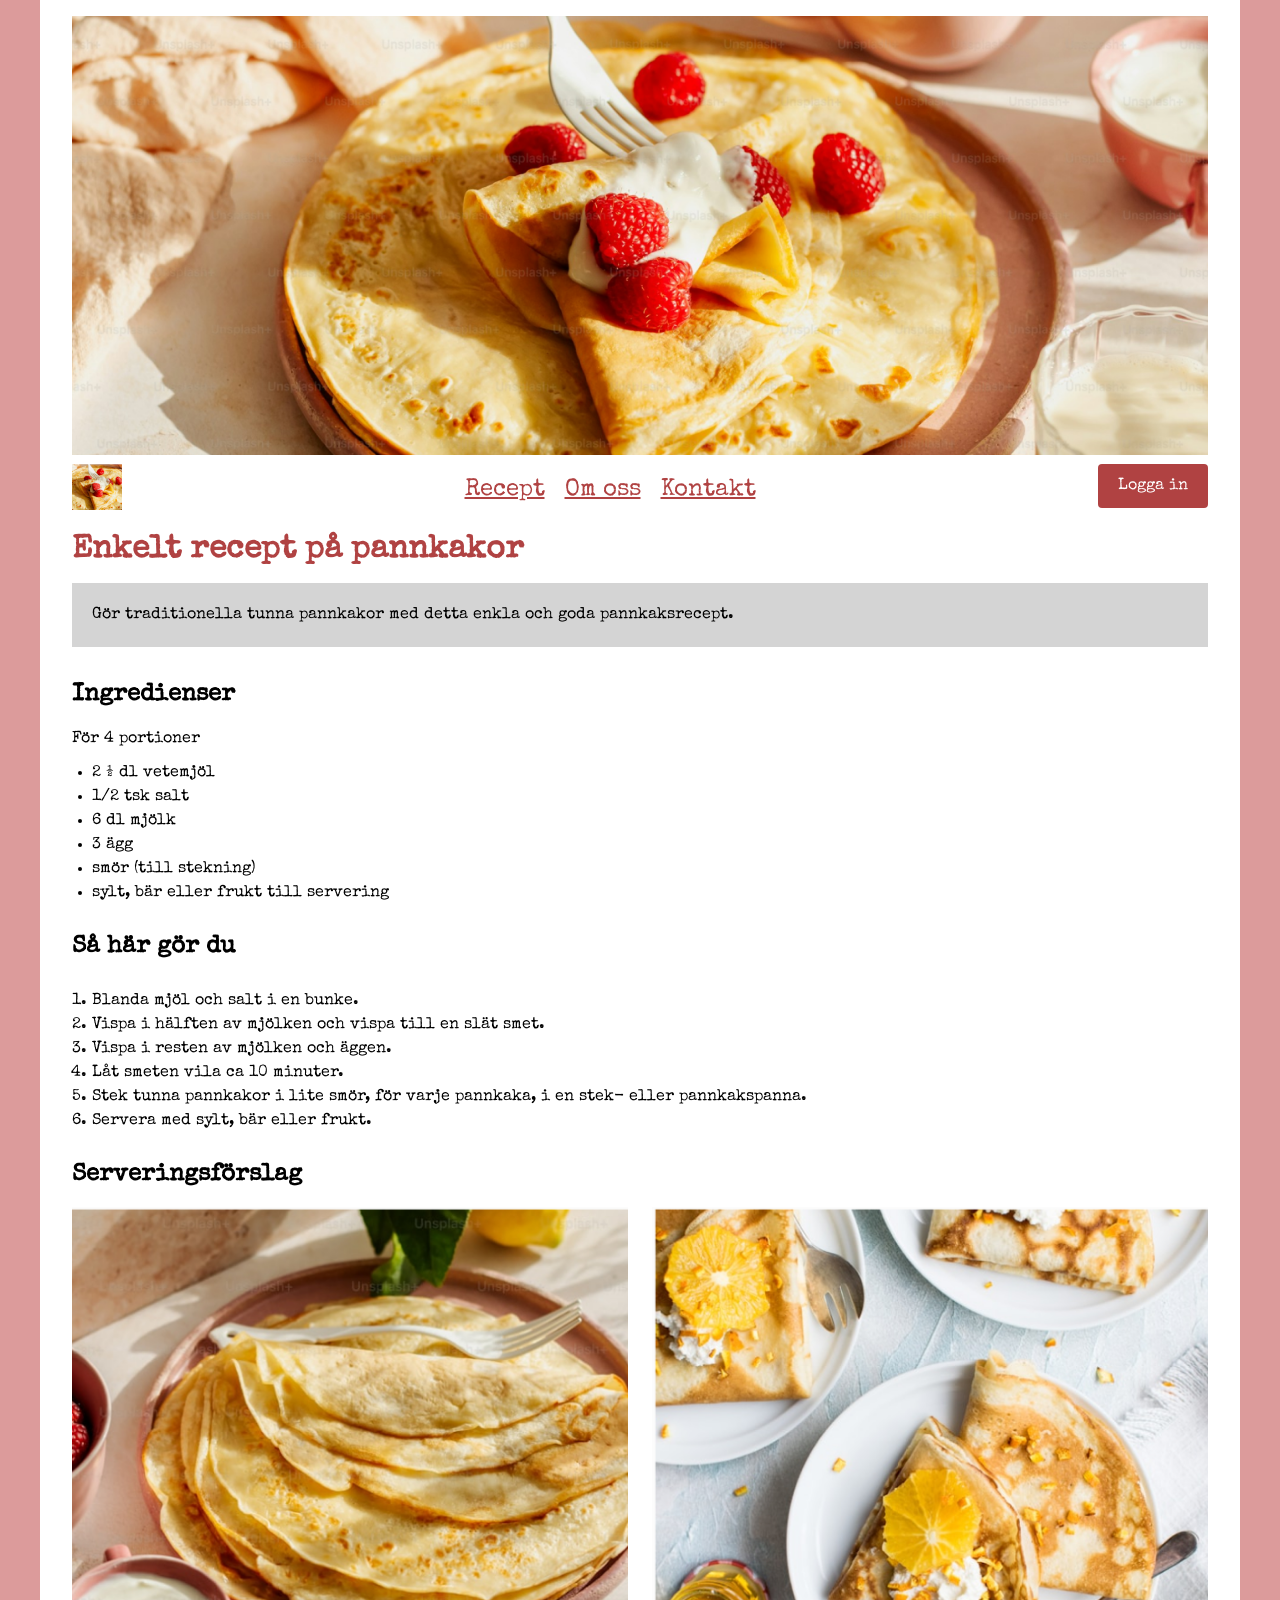
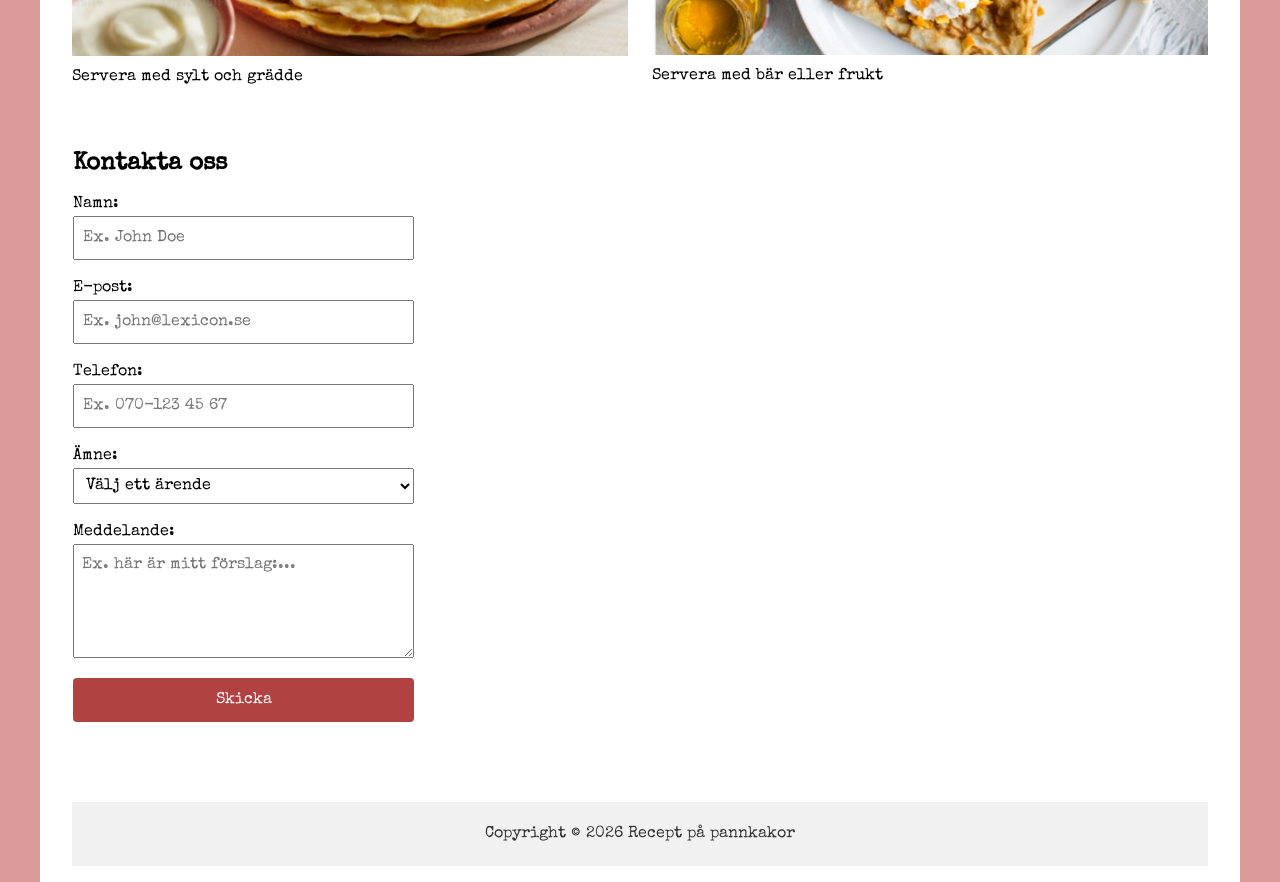
==== commit ec534083: "Added some more placeholder-text" ====
--- a/index.html
+++ b/index.html
@@ -84,7 +84,7 @@
                             </div>
                             <div class="form-group">
                                 <label for="email">E-post:</label>
-                                <input type="email" id="email" autocomplete="email" name="email" placeholder="john@lexicon.se" required>
+                                <input type="email" id="email" autocomplete="email" name="email" placeholder="Ex. john@lexicon.se" required>
                             </div>
                             <div class="form-group">
                                 <label for="phone">Telefon:</label>
@@ -101,7 +101,7 @@
                             </div>
                             <div class="form-group">
                                 <label for="message">Meddelande:</label>
-                                <textarea id="message" name="message" rows="4" maxlength="250" required></textarea>
+                                <textarea id="message" name="message" rows="4" maxlength="250" required placeholder="Ex. här är mitt förslag:..."></textarea>
                                 <button type="submit">Skicka</button>
                             </div>
                         </form>
